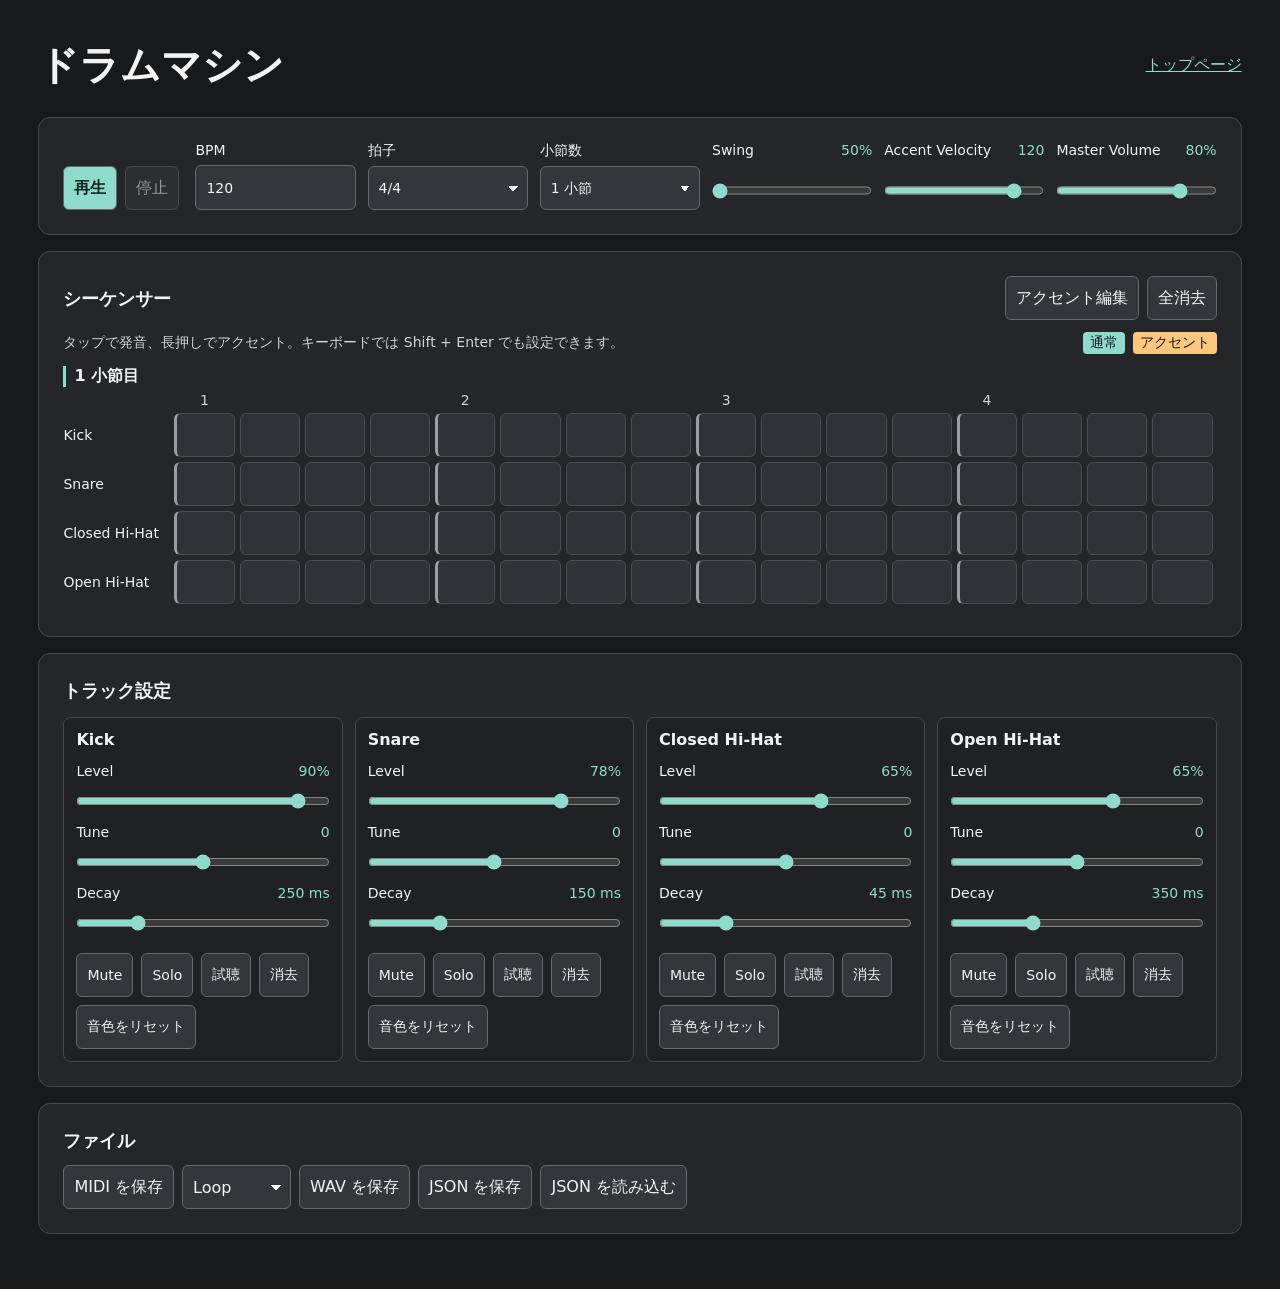
==== drums/index.html @ afe10170 "add drum machine" ====
<!doctype html>
<html lang="ja">
<head>
  <meta charset="utf-8">
  <meta name="viewport" content="width=device-width, initial-scale=1">
  <meta name="description" content="ブラウザでリズムを作り、MIDI・WAVで書き出せるドラムマシン。">
  <title>ドラムマシン</title>
  <link rel="stylesheet" href="style.css">
  <script type="module" src="js/main.js"></script>
</head>
<body>
  <main>
    <header class="masthead">
      <h1>ドラムマシン</h1>
      <a href="../">トップページ</a>
    </header>
    <section class="panel transport" aria-label="再生と全体設定">
      <div class="playback">
        <button id="play" class="primary">再生</button>
        <button id="stop" disabled>停止</button>
      </div>
      <div id="globals" class="globals"></div>
    </section>

    <section class="panel" aria-labelledby="sequence-title">
      <div class="section-head">
        <h2 id="sequence-title">シーケンサー</h2>
        <div class="actions">
          <button id="accent-mode" aria-pressed="false">アクセント編集</button>
          <button id="clear">全消去</button>
        </div>
      </div>
      <div class="sequence-info">
        <p id="sequence-help">タップで発音、長押しでアクセント。キーボードでは Shift + Enter でも設定できます。</p>
        <div class="legend"><span class="normal">通常</span><span class="accent">アクセント</span></div>
      </div>
      <div id="sequence" aria-describedby="sequence-help"></div>
    </section>

    <section class="panel" aria-labelledby="sound-title">
      <h2 id="sound-title">トラック設定</h2>
      <div id="tracks" class="tracks"></div>
    </section>

    <section class="panel" aria-labelledby="file-title">
      <div class="section-head">
        <h2 id="file-title">ファイル</h2>
      </div>
      <div class="actions files">
        <button id="midi">MIDI を保存</button>
        <div class="actions wav">
          <select id="wav-mode" aria-label="WAV 書き出し方式">
            <option value="loop">Loop</option>
            <option value="tail">With Tail</option>
          </select>
          <button id="wav">WAV を保存</button>
        </div>
        <button id="json">JSON を保存</button>
        <button id="import">JSON を読み込む</button>
        <input id="import-file" type="file" accept=".json,application/json" hidden>
      </div>
      <p id="status" role="status"></p>
    </section>
  </main>
</body>
</html>
---- drums/style.css ----
:root {
  color-scheme: dark;
  font-family: system-ui, sans-serif;
  color: #f3f3f4;
  background: #18191b;
  accent-color: #8edbcc;
  --teal: #8edbcc;
  --orange: #ffc77e;
  --line: #45484d;
  --panel: #252629;
}
* { box-sizing: border-box; }
body { margin: 0; }
main { max-width: 1280px; margin: auto; padding: clamp(12px, 3vw, 40px); }
.masthead, .section-head, .sequence-info {
  display: flex;
  align-items: center;
  justify-content: space-between;
  flex-wrap: wrap;
  gap: 12px;
}
.masthead { margin-bottom: 24px; }
h1 { font-size: clamp(1.6rem, 4vw, 2.5rem); margin: 0; }
h2 { font-size: 1.15rem; margin: 0; }
h3 { font-size: 1rem; margin: 0; }
a { color: var(--teal); }
.panel {
  background: var(--panel);
  border: 1px solid var(--line);
  border-radius: 12px;
  padding: clamp(12px, 2vw, 24px);
  margin-bottom: 16px;
}
.transport { display: flex; flex-wrap: wrap; align-items: end; gap: 16px; }
.playback, .actions, .legend { display: flex; gap: 8px; flex-wrap: wrap; align-items: center; }
.globals {
  flex: 1 1 700px;
  display: grid;
  grid-template-columns: repeat(auto-fit, minmax(min(100%, 123px), 1fr));
  gap: 12px;
}
button, select, input { font: inherit; }
button, select, input[type="number"] {
  min-height: 44px;
  border: 1px solid #64686f;
  border-radius: 6px;
  background: #33363b;
  color: inherit;
  padding: 6px 10px;
}
button { cursor: pointer; }
button:disabled { opacity: 0.55; cursor: default; }
@media (hover: hover) {
  button:not(:disabled):hover { border-color: #eee; }
}
:focus-visible { outline: 2px solid white; outline-offset: 2px; }
.primary { background: var(--teal); color: #122521; font-weight: 750; }
button[aria-pressed="true"]:not(.step) { background: var(--orange); color: #241b10; }
.control { display: grid; gap: 6px; min-width: 0; font-size: 0.875rem; }
.control-name { display: flex; justify-content: space-between; gap: 5px; flex-wrap: wrap; align-items: baseline; }
.value, input[type="number"], .beat-number { font-variant-numeric: tabular-nums; }
.value { color: var(--teal); }
input[type="number"], select { width: 100%; min-width: 0; }
select {
  appearance: none;
  padding-right: 29px;
  background-image: linear-gradient(45deg, transparent 50%, currentColor 50%), linear-gradient(135deg, currentColor 50%, transparent 50%);
  background-position: right 14px center, right 9px center;
  background-size: 5px 5px;
  background-repeat: no-repeat;
}
input[type="range"] { width: 100%; margin: 0; min-height: 32px; }
.sequence-info { margin: 12px 0; font-size: 0.875rem; color: #d2d3d6; }
.sequence-info p { margin: 0; }
.legend span { border-radius: 4px; padding: 2px 7px; color: #16191a; }
.normal { background: var(--teal); }
.accent { background: var(--orange); }
.bar + .bar { margin-top: 16px; }
.bar h3 { border-left: 3px solid var(--teal); padding-left: 8px; }
.bar-scroll { overflow-x: auto; padding: 5px 4px 8px 0; }
.grid {
  display: grid;
  grid-template-columns: 106px repeat(var(--steps), minmax(44px, 1fr));
  align-items: center;
  gap: 5px;
  min-width: max-content;
}
.row-label {
  position: sticky;
  left: 0;
  z-index: 1;
  align-self: stretch;
  display: flex;
  align-items: center;
  font-size: 0.875rem;
  background: var(--panel);
}
.beat-number { text-align: center; color: #d2d3d6; font-size: 0.875rem; }
.step {
  min-width: 44px;
  min-height: 44px;
  color: #121516;
  display: grid;
  place-items: center;
  padding: 0;
  background: #303237;
  border-color: #4a4d53;
  user-select: none;
  -webkit-user-select: none;
  -webkit-touch-callout: none;
  touch-action: pan-x pan-y;
}
.step.beat { border-left: 3px solid #999da4; }
.step[data-value="1"] { background: var(--teal); }
.step[data-value="2"] { background: var(--orange); }
.step[data-value="2"]::after { content: ''; width: 10px; height: 10px; background: currentColor; transform: rotate(45deg); }
.step.current { box-shadow: inset 0 -5px #fff; }
.tracks { display: grid; grid-template-columns: repeat(auto-fit, minmax(min(100%, 240px), 1fr)); gap: 12px; margin-top: 14px; }
.track { border: 1px solid var(--line); border-radius: 8px; padding: 12px; background: #202124; }
.sliders { display: grid; gap: 7px; margin: 14px 0; }
.track-actions button { font-size: 0.875rem; }
.files { margin-top: 12px; }
.wav select { width: auto; }
#status { margin: 8px 0 0; font-size: 0.875rem; color: var(--teal); }
#status:empty { margin: 0; }
@media (max-width: 480px) {
  .grid { grid-template-columns: 86px repeat(var(--steps), 44px); }
  .row-label { padding-right: 5px; }
}
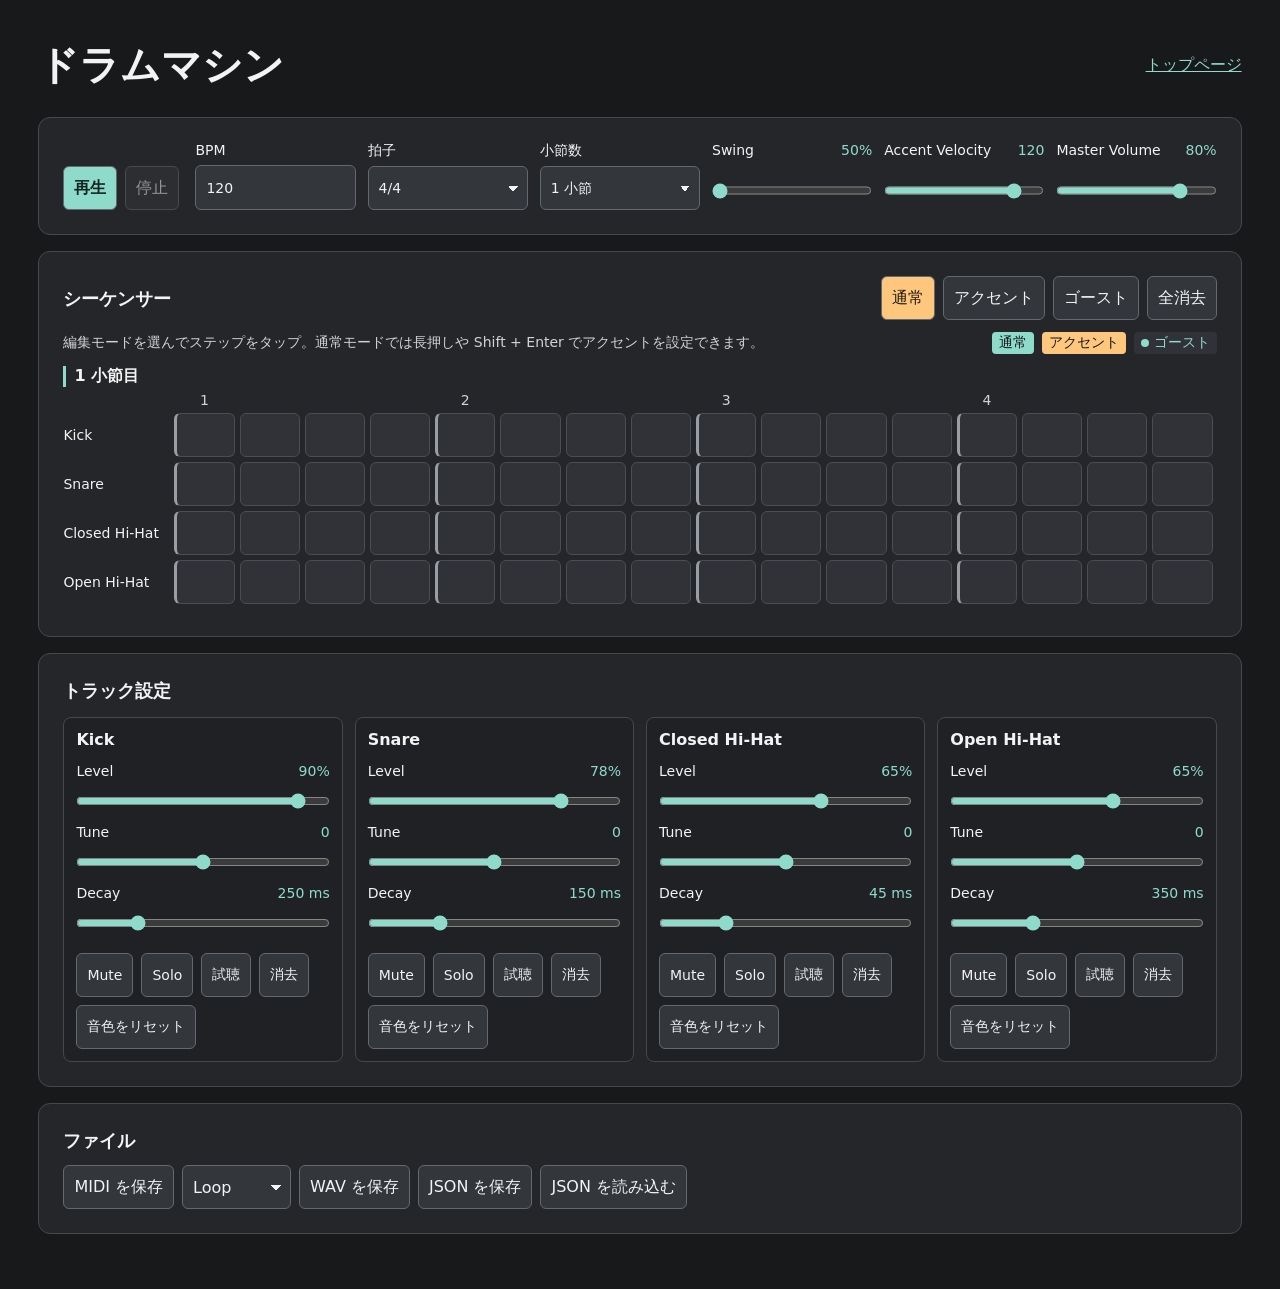
==== commit 8df23407: "update" ====
--- a/drums/index.html
+++ b/drums/index.html
@@ -7,6 +7,12 @@
   <title>ドラムマシン</title>
   <link rel="stylesheet" href="style.css">
   <script type="module" src="js/main.js"></script>
+  <link rel="manifest" href="manifest.webmanifest">
+  <meta name="theme-color" content="#18191b">
+  <meta name="apple-mobile-web-app-capable" content="yes">
+  <meta name="apple-mobile-web-app-title" content="ドラムマシン">
+  <link rel="apple-touch-icon" sizes="180x180" href="icons/apple-touch-icon.png">
+  <script src="pwa.js" defer></script>
 </head>
 <body>
   <main>
@@ -26,13 +32,17 @@
       <div class="section-head">
         <h2 id="sequence-title">シーケンサー</h2>
         <div class="actions">
-          <button id="accent-mode" aria-pressed="false">アクセント編集</button>
+          <div id="step-modes" class="actions" role="group" aria-label="ステップ編集モード">
+            <button data-step-mode="1" aria-pressed="true">通常</button>
+            <button data-step-mode="2" aria-pressed="false">アクセント</button>
+            <button data-step-mode="3" aria-pressed="false">ゴースト</button>
+          </div>
           <button id="clear">全消去</button>
         </div>
       </div>
       <div class="sequence-info">
-        <p id="sequence-help">タップで発音、長押しでアクセント。キーボードでは Shift + Enter でも設定できます。</p>
-        <div class="legend"><span class="normal">通常</span><span class="accent">アクセント</span></div>
+        <p id="sequence-help">編集モードを選んでステップをタップ。通常モードでは長押しや Shift + Enter でアクセントを設定できます。</p>
+        <div class="legend"><span class="normal">通常</span><span class="accent">アクセント</span><span class="ghost">ゴースト</span></div>
       </div>
       <div id="sequence" aria-describedby="sequence-help"></div>
     </section>
--- a/drums/style.css
+++ b/drums/style.css
@@ -75,6 +75,16 @@
 .legend span { border-radius: 4px; padding: 2px 7px; color: #16191a; }
 .normal { background: var(--teal); }
 .accent { background: var(--orange); }
+.legend .ghost { background: #303237; color: var(--teal); }
+.ghost::before, .step[data-value="3"]::after {
+  content: '';
+  display: inline-block;
+  width: 8px;
+  height: 8px;
+  border-radius: 50%;
+  background: var(--teal);
+}
+.ghost::before { margin-right: 5px; }
 .bar + .bar { margin-top: 16px; }
 .bar h3 { border-left: 3px solid var(--teal); padding-left: 8px; }
 .bar-scroll { overflow-x: auto; padding: 5px 4px 8px 0; }
